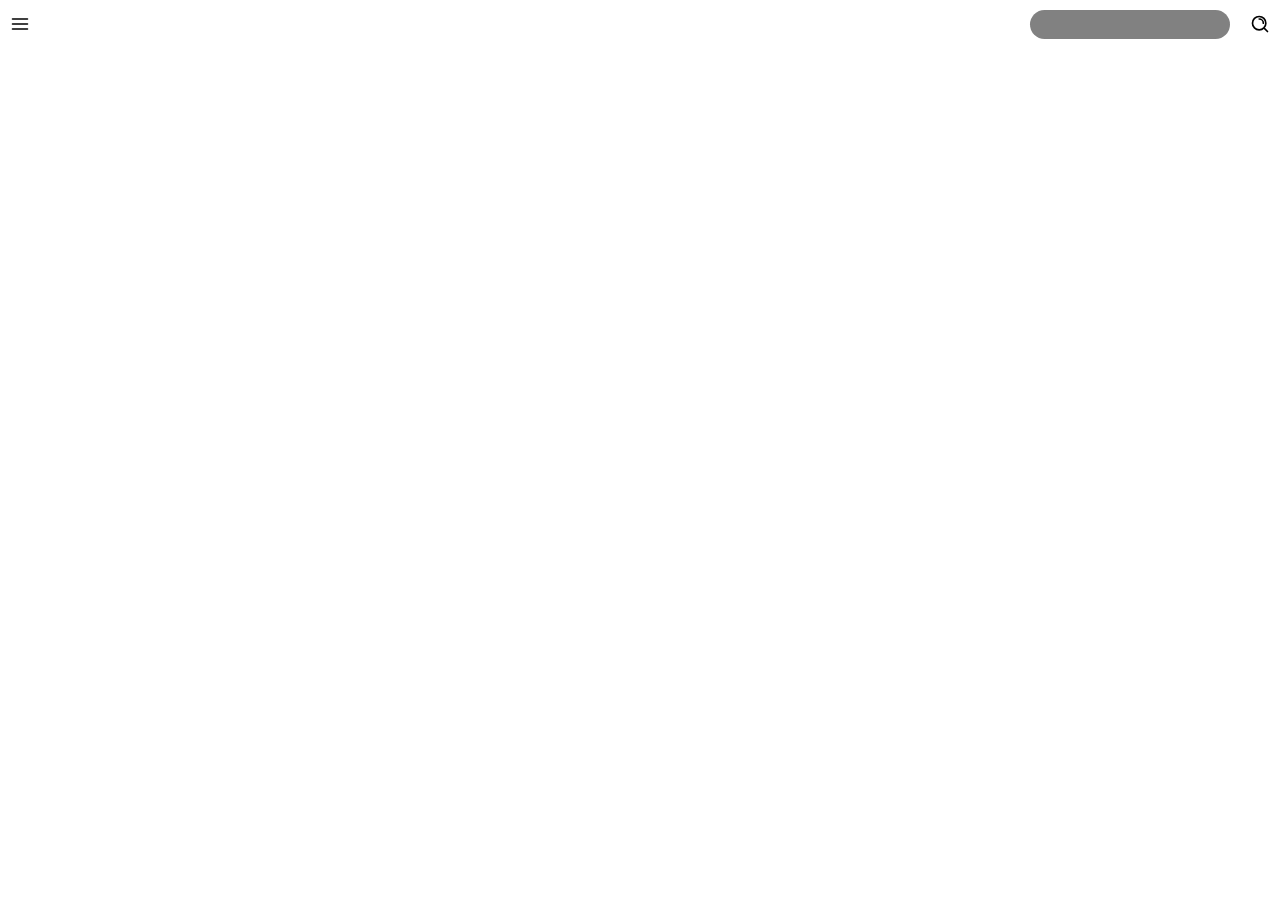
==== index.html @ 0a91899a "TopLine" ====
<!DOCTYPE html>
<html lang="en">
  <head>
    <meta charset="UTF-8" />
    <meta name="viewport" content="width=device-width, initial-scale=1.0" />
    <link rel="preconnect" href="https://fonts.googleapis.com" />
    <link rel="preconnect" href="https://fonts.gstatic.com" crossorigin />
    <link
      href="https://fonts.googleapis.com/css2?family=Inter:wght@400;700&family=Quicksand&display=swap"
      rel="stylesheet"
    />
    <link rel="stylesheet" href="normalize.css" />
    <link rel="stylesheet" href="styles.css" />
    <meta name="description" content="This is the text that will show up on search engines" />
    <meta property="og:title" content="Szabolcs..." />
    <meta property="og:description" content="This is the text that will show" />
    <meta property="og:type" content="website" />
    <meta property="og:image" content="http://" />
    <meta property="og:url" content="http://tothszabi.com" />
    <title>Dashboard</title>
  </head>
  <body>
    <section class="center">
      <div class="topLine">
        <svg class="icon lineIcon">
          <use xlink:href="assets/header.svg#line"></use>
        </svg>
        <div class="search">
          <input class="searchBar" type="text" />
          <svg class="icon searchIcon">
            <use xlink:href="assets/header.svg#search"></use>
          </svg>
        </div>
      </div>
    </section>
    <nav class="nav">
      <header>
        <svg class="icon">
          <use xlink:href="assets/header.svg#bell"></use>
        </svg>
        <h1>Dashboard</h1>
      </header>
      <ul class="list">
        <li class="list-element">
          <svg class="icon">
            <use xlink:href="assets/header.svg#bell"></use>
          </svg>
          <p>Home</p>
        </li>
        <li class="list-element">
          <svg class="icon">
            <use xlink:href="assets/header.svg#bell"></use>
          </svg>
          <p>Profile</p>
        </li>
        <li class="list-element">
          <svg class="icon">
            <use xlink:href="assets/header.svg#bell"></use>
          </svg>
          <p>Messages</p>
        </li>
        <li class="list-element">
          <svg class="icon">
            <use xlink:href="assets/header.svg#bell"></use>
          </svg>
          <p>History</p>
        </li>
        <li class="list-element">
          <svg class="icon">
            <use xlink:href="assets/header.svg#bell"></use>
          </svg>
          <p>Tasks</p>
        </li>
        <li class="list-element">
          <svg class="icon">
            <use xlink:href="assets/header.svg#bell"></use>
          </svg>
          <p>Communities</p>
        </li>
      </ul>
    </nav>
    <script src="main.js"></script>
  </body>
</html>
---- styles.css ----
:root{
    --border-radius: 30px;
}

:root.light{
    
    /* Light Palette */
    --color-headings: white;
    --color-nav-headings: white;
    --color-background: dodgerblue;
    --color-body: black;
    --color-nav-body: white;
    --color-body-darker: #5c5577;
    --color-btn: dodgerblue; 
    --color-btn-text: white;

    
}

:root.dark{
    
    /* Dark Palette */
    --color-headings: #1b0760;
    --color-background: black;
    --color-body: black;
    --color-body-darker: #5c5577;
    --color-btn: dodgerblue; 
    --color-btn-text: white;
}

*, *::after, *::before{
    /* Keeping the width and height */
    box-sizing: border-box;
}

/* Topography */
::selection{
    
}

html{
    /* 62.5% of 16px is 10px */
    font-size: 62.5%;
}

body{
    color: var(--color-body);
    font-family: Inter, Arial, Helvetica, sans-serif;
    font-size: 1.6rem;
    line-height: 1.5;
}

h1, h2, h3{
    color: var(--color-headings);
    margin-bottom: 1rem;
    line-height: 1.1;
}

h1{
    font-size: 3rem;
}

h2{
    font-size: 2rem;
}

h3{
    font-size: 1.7rem;
}

p{
    margin: 0;
}

/* Laptop and Desktop */
@media screen and (min-width: 1024px) {
    body{
        font-size: 2rem;
    }
    
    h1{
        font-size: 5rem;
    }
    
    h2{
        font-size: 3rem;
    }
    
    h3{
        font-size: 2.4rem;
    }
}

body{
    display: flex;
}

/* NAV BAR */

nav{
    position: absolute;
    transform: translateX(-100%);
    transition: all 0.3s ease-out;
    padding: 10px 20px;
    color: var(--color-nav-body);
    background: var(--color-background);
    width: fit-content;
    height: 100vh;
}

nav.open{
    transform: translateX(0);
}

nav h1{
    margin: 0;
}

nav p{
    font-weight: 700;
    
}

header{
    display: flex;
    gap: 10px;
    align-items: center;
    margin-bottom: 30px;
}

.center.lower-opacity {
    opacity: 0.5;
}

/* LIST */

.list{
    list-style: none;
    padding: 0;
}

.list-element{
    display: flex;
    gap: 10px;
    align-items: center;
    margin: 10px 0 10px;
}

.icon{
    width: 20px;
    height: 20px;
}

.icon-white{
    color: var(--color-nav-body);
     
}

/* TOP LINE */
.center{
    width: 100%;
}

.topLine{
    display: flex;
    align-items: center;
    justify-content: space-between;
    padding: 10px;
}

.search{
    display: flex;
    align-items: center;
    gap: 20px;
}

.searchBar{
    width: max(200px);
    color: #ccc;
    font-size: 1.2rem;
    border-radius: var(--border-radius);
    border: none;
    padding: 0.75rem 1rem;
    background-color: #818181;
    outline: 0;
    transition: font-size 0.3s;
}






/* ANIMATIONS */

@keyframes shakeX {
    0%,to {
        -webkit-transform: translateZ(0);
        transform: translateZ(0)
    }

    10%,30%,50%,70%,90% {
        -webkit-transform: translate3d(-1px,0,0);
        transform: translate3d(-1px,0,0)
    }

    20%,40%,60%,80% {
        -webkit-transform: translate3d(1px,0,0);
        transform: translate3d(1px,0,0)
    }
}
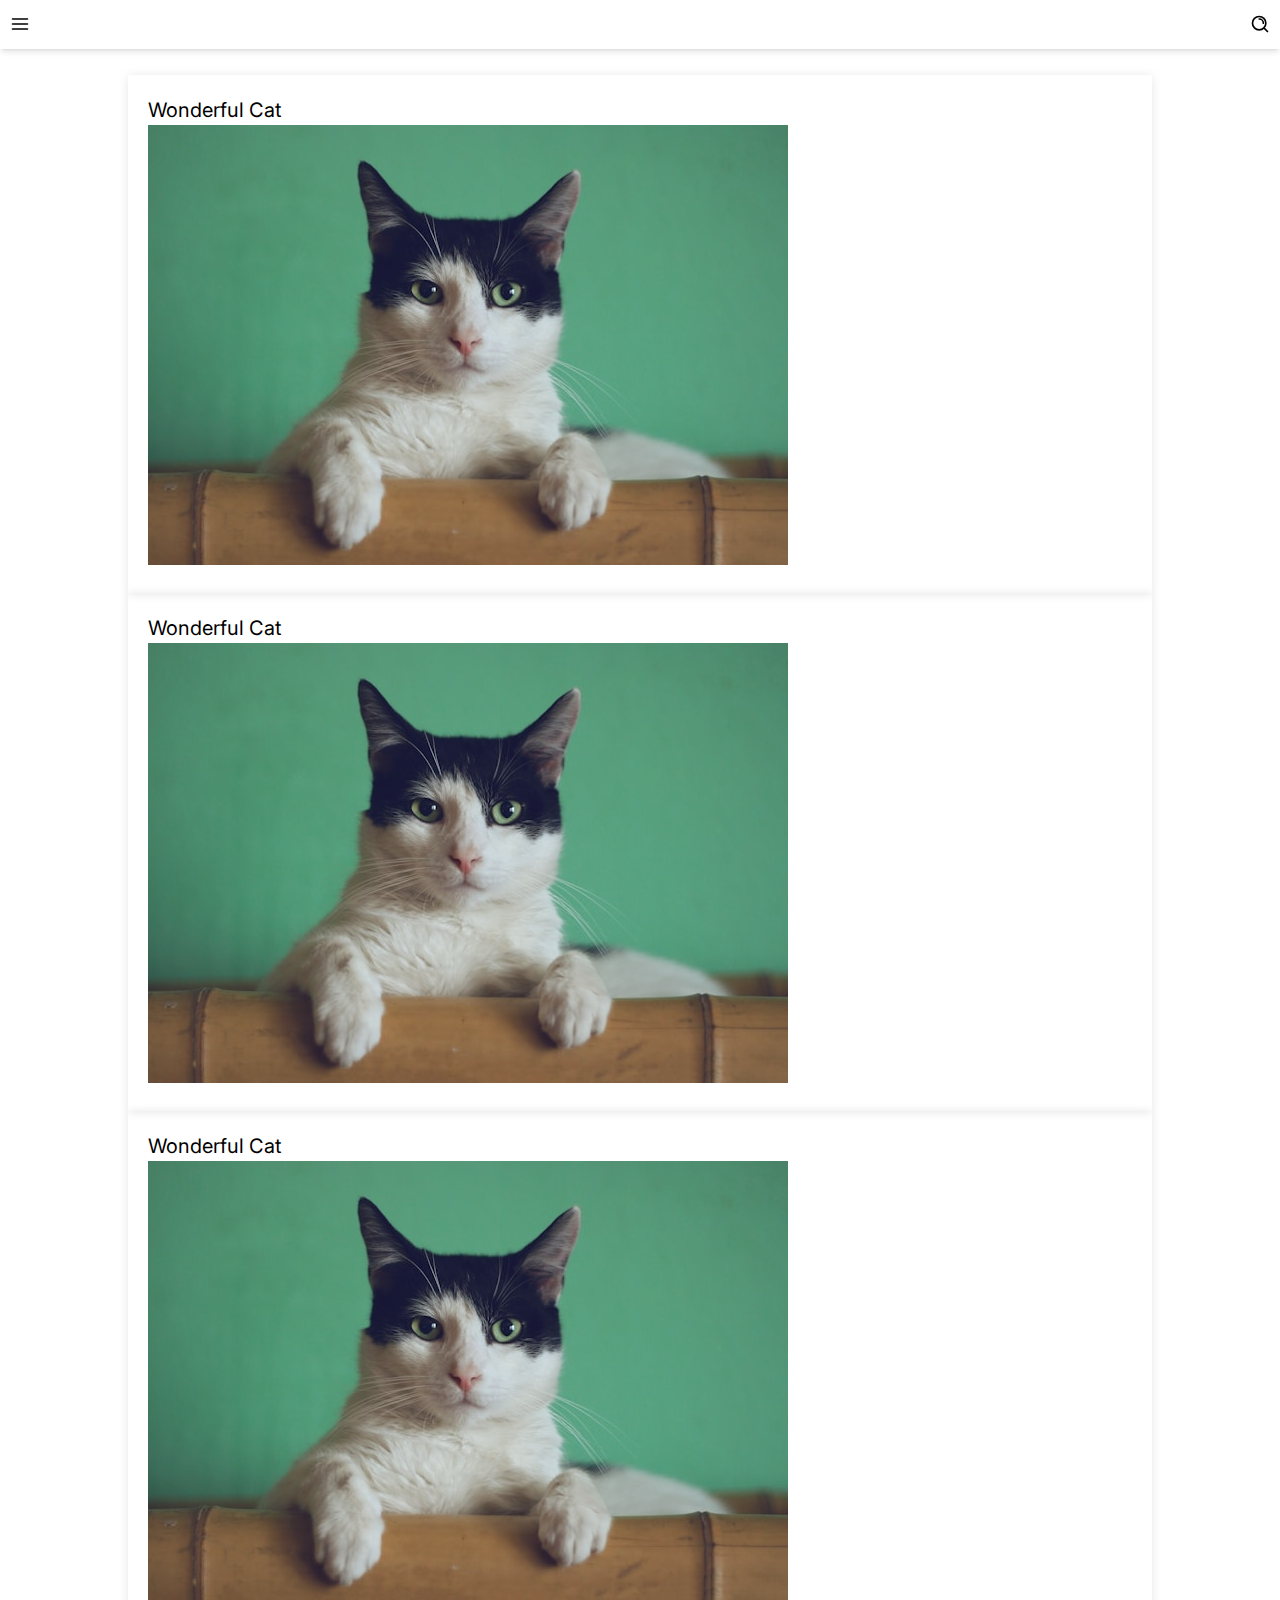
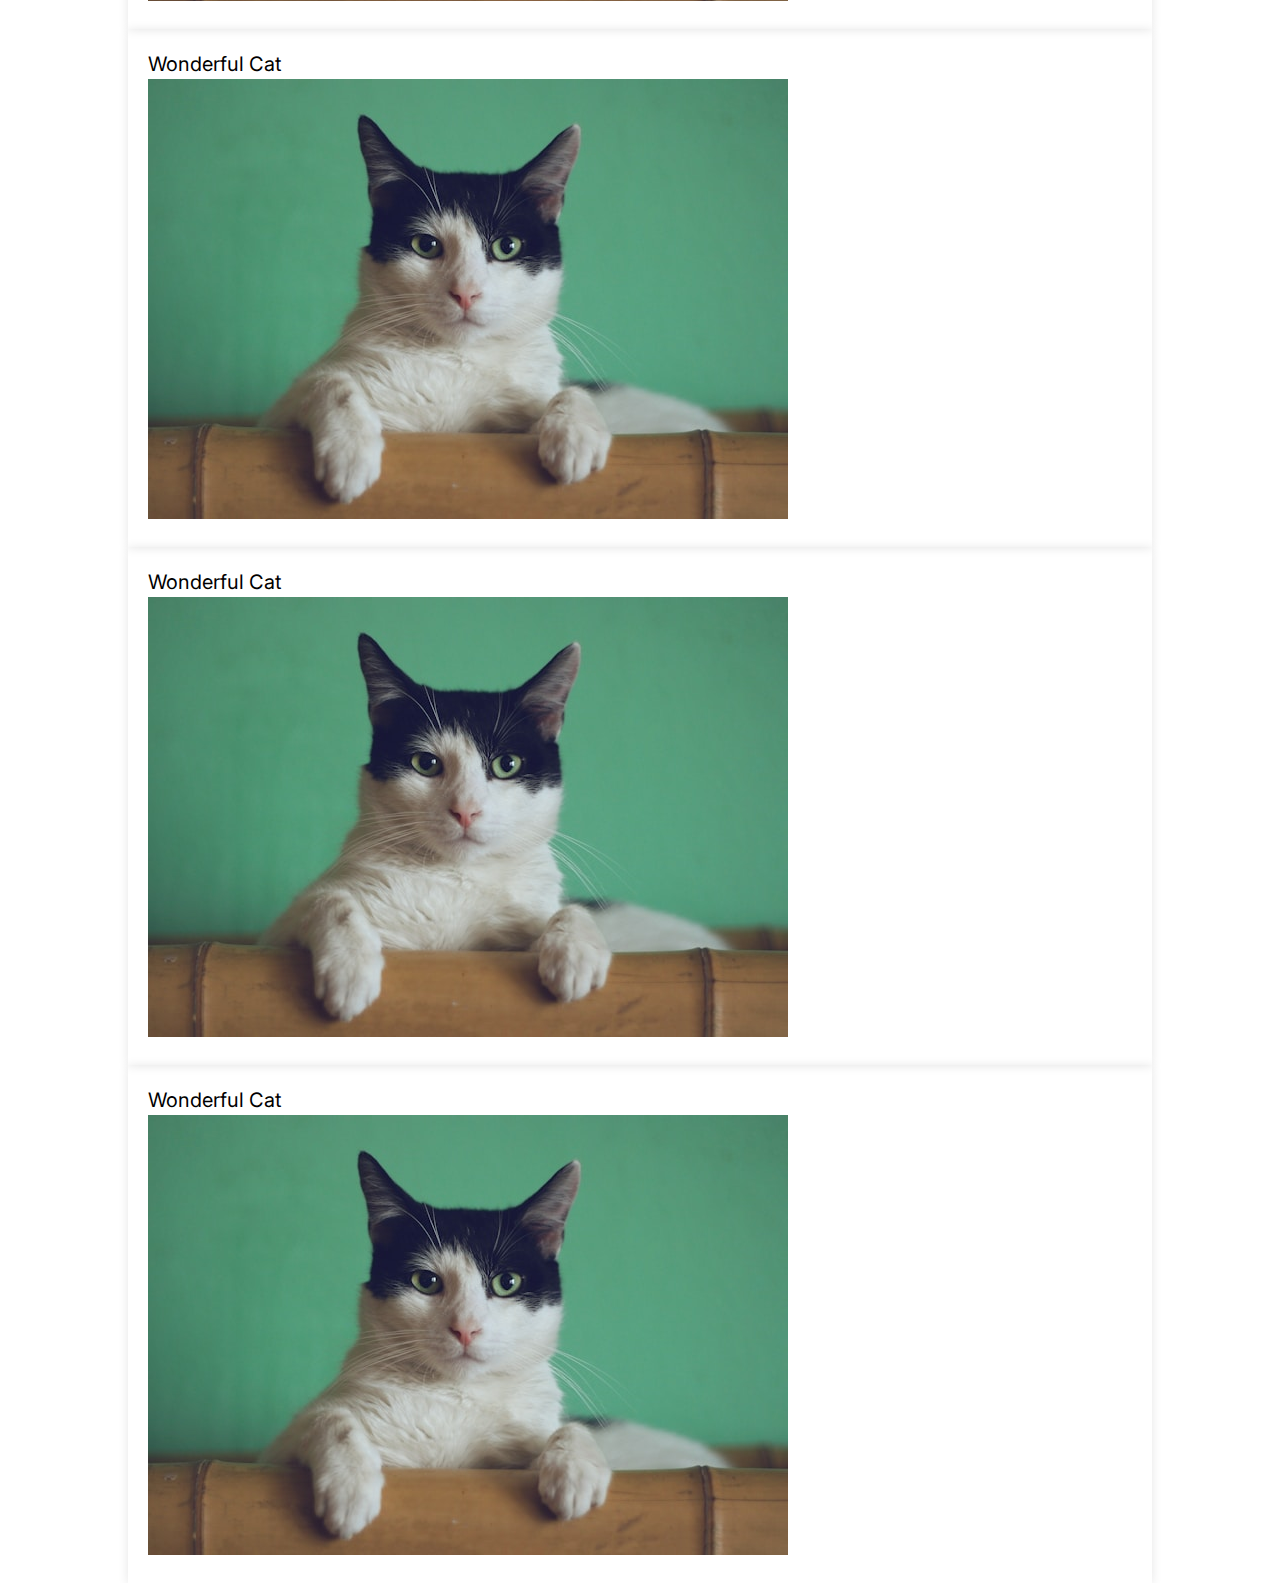
==== commit b96ae963: "60% done." ====
--- a/index.html
+++ b/index.html
@@ -30,6 +30,46 @@
           <svg class="icon searchIcon">
             <use xlink:href="assets/header.svg#search"></use>
           </svg>
+        </div>
+      </div>
+      <div class="posts">
+        <div class="post--group">
+          <div class="post--element">
+            <div class="post__body">
+              <div class="post__header">Wonderful Cat</div>
+              <img src="assets/cat.jpg" alt="" />
+            </div>
+          </div>
+          <div class="post--element">
+            <div class="post__body">
+              <div class="post__header">Wonderful Cat</div>
+              <img src="assets/cat.jpg" alt="" />
+            </div>
+          </div>
+          <div class="post--element">
+            <div class="post__body">
+              <div class="post__header">Wonderful Cat</div>
+              <img src="assets/cat.jpg" alt="" />
+            </div>
+          </div>
+          <div class="post--element">
+            <div class="post__body">
+              <div class="post__header">Wonderful Cat</div>
+              <img src="assets/cat.jpg" alt="" />
+            </div>
+          </div>
+          <div class="post--element">
+            <div class="post__body">
+              <div class="post__header">Wonderful Cat</div>
+              <img src="assets/cat.jpg" alt="" />
+            </div>
+          </div>
+          <div class="post--element">
+            <div class="post__body">
+              <div class="post__header">Wonderful Cat</div>
+              <img src="assets/cat.jpg" alt="" />
+            </div>
+          </div>
         </div>
       </div>
     </section>
--- a/styles.css
+++ b/styles.css
@@ -1,5 +1,9 @@
 :root{
     --border-radius: 30px;
+}
+
+img{
+    width: 100%;
 }
 
 :root.light{
@@ -95,6 +99,10 @@
     display: flex;
 }
 
+.center{
+    width: 100%;
+}
+
 /* NAV BAR */
 
 nav{
@@ -157,15 +165,17 @@
 }
 
 /* TOP LINE */
-.center{
-    width: 100%;
-}
 
 .topLine{
+    width: 100%;
+    top: 0;
+    position: fixed;
     display: flex;
     align-items: center;
     justify-content: space-between;
     padding: 10px;
+    background: white;
+    box-shadow: 0 4px 6px -1px rgb(0 0 0 / 0.1), 0 2px 4px -2px rgb(0 0 0 / 0.1);
 }
 
 .search{
@@ -175,7 +185,8 @@
 }
 
 .searchBar{
-    width: max(200px);
+    width: 0;
+    opacity: 0;
     color: #ccc;
     font-size: 1.2rem;
     border-radius: var(--border-radius);
@@ -183,9 +194,40 @@
     padding: 0.75rem 1rem;
     background-color: #818181;
     outline: 0;
-    transition: font-size 0.3s;
-}
-
+    transition: all 0.3s;
+}
+
+.searchBar.open{
+    width: max(250px);
+    opacity: 1;
+}
+
+.container{
+    padding: 20px;
+}
+
+
+/* Posts */
+
+
+.posts{
+    width: 100%;
+    display: flex;
+    align-items: center;
+    flex-direction: column;
+    margin-top: 75px;
+}
+
+.post--group{
+    width: min(90%, 1024px);
+}
+
+.post--element{
+    box-shadow: 0 1px 10px rgb(0 0 0 / 0.1);
+    display: flex;
+    flex-direction: row;
+    padding: 20px;
+}
 
 
 
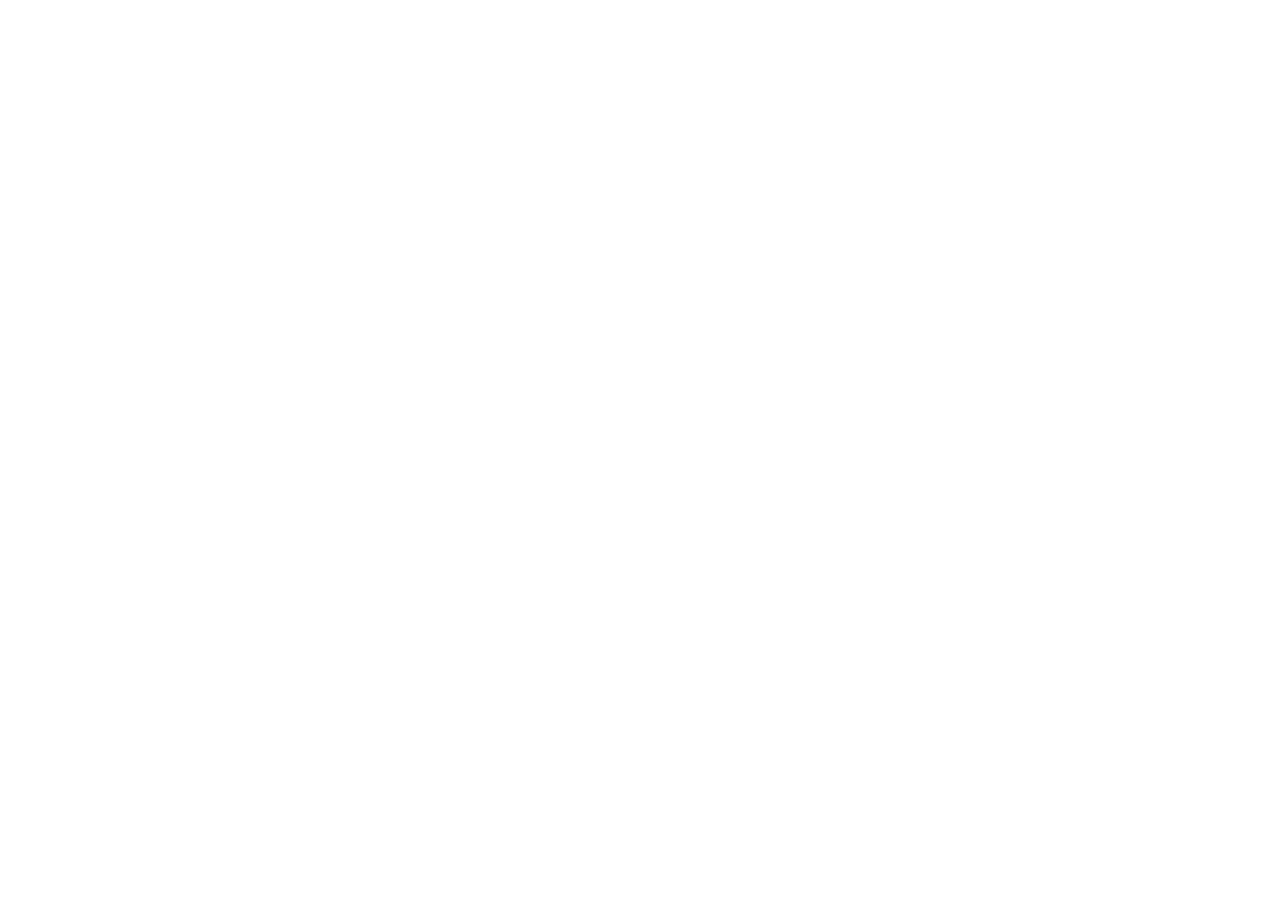
==== commit 703cd612: "Defining colors and Topography." ====
--- a/index.html
+++ b/index.html
@@ -9,116 +9,11 @@
       href="https://fonts.googleapis.com/css2?family=Inter:wght@400;700&family=Quicksand&display=swap"
       rel="stylesheet"
     />
-    <link rel="stylesheet" href="normalize.css" />
-    <link rel="stylesheet" href="styles.css" />
-    <meta name="description" content="This is the text that will show up on search engines" />
-    <meta property="og:title" content="Szabolcs..." />
-    <meta property="og:description" content="This is the text that will show" />
-    <meta property="og:type" content="website" />
-    <meta property="og:image" content="http://" />
-    <meta property="og:url" content="http://tothszabi.com" />
+    <link rel="stylesheet" href="css/normalize.css" />
+    <link rel="stylesheet" href="css/styles.css" />
     <title>Dashboard</title>
   </head>
   <body>
-    <section class="center">
-      <div class="topLine">
-        <svg class="icon lineIcon">
-          <use xlink:href="assets/header.svg#line"></use>
-        </svg>
-        <div class="search">
-          <input class="searchBar" type="text" />
-          <svg class="icon searchIcon">
-            <use xlink:href="assets/header.svg#search"></use>
-          </svg>
-        </div>
-      </div>
-      <div class="posts">
-        <div class="post--group">
-          <div class="post--element">
-            <div class="post__body">
-              <div class="post__header">Wonderful Cat</div>
-              <img src="assets/cat.jpg" alt="" />
-            </div>
-          </div>
-          <div class="post--element">
-            <div class="post__body">
-              <div class="post__header">Wonderful Cat</div>
-              <img src="assets/cat.jpg" alt="" />
-            </div>
-          </div>
-          <div class="post--element">
-            <div class="post__body">
-              <div class="post__header">Wonderful Cat</div>
-              <img src="assets/cat.jpg" alt="" />
-            </div>
-          </div>
-          <div class="post--element">
-            <div class="post__body">
-              <div class="post__header">Wonderful Cat</div>
-              <img src="assets/cat.jpg" alt="" />
-            </div>
-          </div>
-          <div class="post--element">
-            <div class="post__body">
-              <div class="post__header">Wonderful Cat</div>
-              <img src="assets/cat.jpg" alt="" />
-            </div>
-          </div>
-          <div class="post--element">
-            <div class="post__body">
-              <div class="post__header">Wonderful Cat</div>
-              <img src="assets/cat.jpg" alt="" />
-            </div>
-          </div>
-        </div>
-      </div>
-    </section>
-    <nav class="nav">
-      <header>
-        <svg class="icon">
-          <use xlink:href="assets/header.svg#bell"></use>
-        </svg>
-        <h1>Dashboard</h1>
-      </header>
-      <ul class="list">
-        <li class="list-element">
-          <svg class="icon">
-            <use xlink:href="assets/header.svg#bell"></use>
-          </svg>
-          <p>Home</p>
-        </li>
-        <li class="list-element">
-          <svg class="icon">
-            <use xlink:href="assets/header.svg#bell"></use>
-          </svg>
-          <p>Profile</p>
-        </li>
-        <li class="list-element">
-          <svg class="icon">
-            <use xlink:href="assets/header.svg#bell"></use>
-          </svg>
-          <p>Messages</p>
-        </li>
-        <li class="list-element">
-          <svg class="icon">
-            <use xlink:href="assets/header.svg#bell"></use>
-          </svg>
-          <p>History</p>
-        </li>
-        <li class="list-element">
-          <svg class="icon">
-            <use xlink:href="assets/header.svg#bell"></use>
-          </svg>
-          <p>Tasks</p>
-        </li>
-        <li class="list-element">
-          <svg class="icon">
-            <use xlink:href="assets/header.svg#bell"></use>
-          </svg>
-          <p>Communities</p>
-        </li>
-      </ul>
-    </nav>
-    <script src="main.js"></script>
+    <script src="js/main.js"></script>
   </body>
 </html>
--- a/css/styles.css
+++ b/css/styles.css
@@ -0,0 +1,56 @@
+:root{
+    --border-radius: 30px;
+
+    /* Sky colors */
+    --sky-50: #f0f9ff;
+    --sky-100: #e0f2fe;
+    --sky-200: #bae6fd;
+    --sky-300: #7dd3fc;
+    --sky-400: #38bdf8;
+    --sky-500: #0ea5e9;
+    --sky-600: #0284c7;
+    --sky-700: #0369a1;
+    --sky-800: #075985;
+    --sky-900: #0c4a6e;
+    --sky-950: #082f49;
+}
+
+*, *::after, *::before{
+    box-sizing: border-box;
+}
+
+/* Topography */
+html{
+    /* 62.5% of 16px is 10px */
+    font-size: 62.5%;
+}
+
+body{
+    color: var(--color-body);
+    font-family: Inter, Arial, Helvetica, sans-serif;
+    font-size: 2rem;
+    line-height: 1.5;
+}
+
+h1, h2, h3{
+    color: var(--color-headings);
+    margin-bottom: 1rem;
+    line-height: 1.1;
+}
+
+h1{
+    font-size: 5rem;
+}
+
+h2{
+    font-size: 3rem;
+}
+
+h3{
+    font-size: 2.4rem;
+}
+
+p{
+    margin: 0;
+}
+
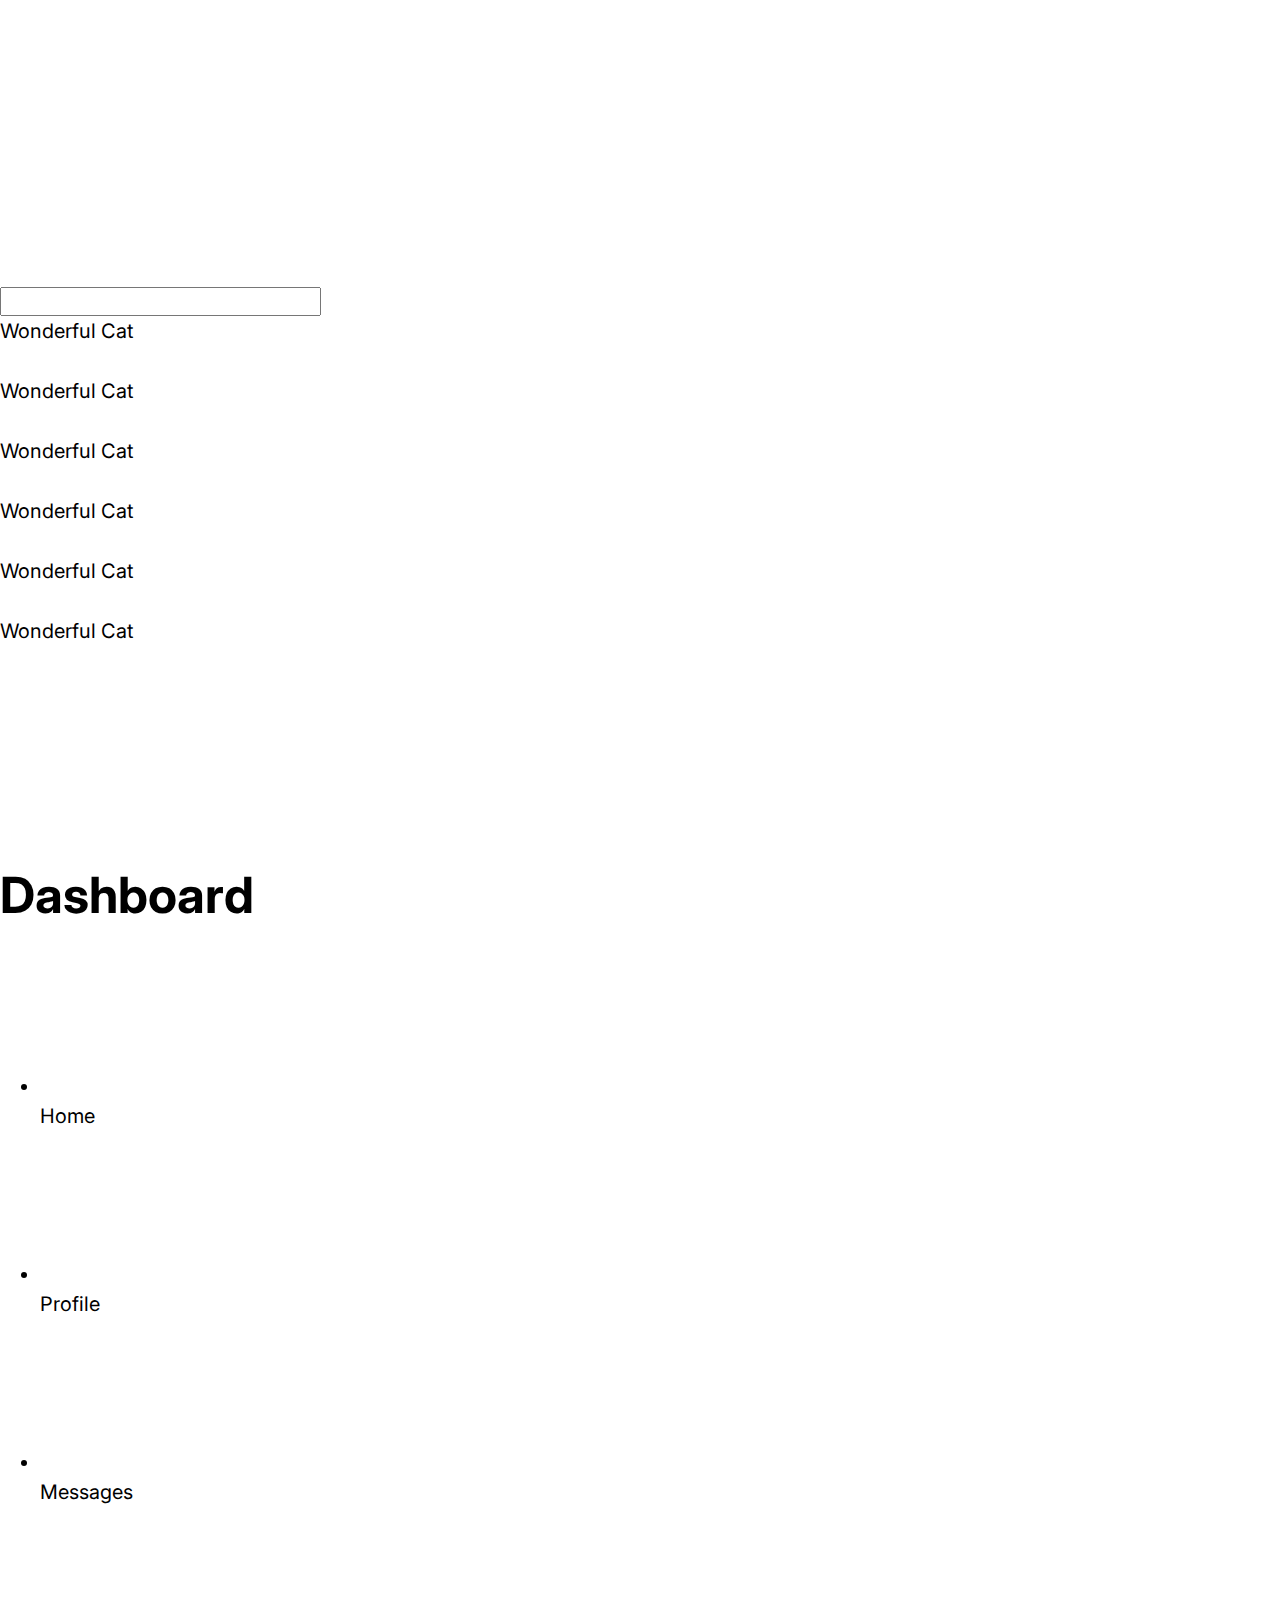
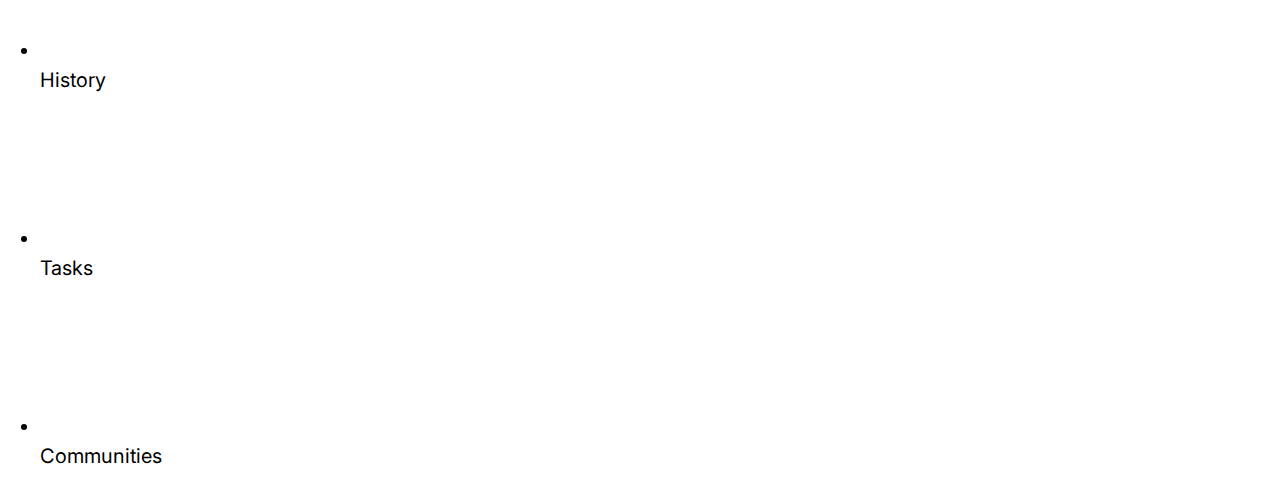
==== commit 6b20cf5e: "Merge branch 'main' of https://github.com/WreckitHUN/Dashboard" ====
--- a/index.html
+++ b/index.html
@@ -15,5 +15,105 @@
   </head>
   <body>
     <script src="js/main.js"></script>
+    <section class="center">
+      <div class="topLine">
+        <svg class="icon lineIcon">
+          <use xlink:href="assets/header.svg#line"></use>
+        </svg>
+        <div class="search">
+          <input class="searchBar" type="text" />
+          <svg class="icon searchIcon">
+            <use xlink:href="assets/header.svg#search"></use>
+          </svg>
+        </div>
+      </div>
+      <div class="posts">
+        <div class="post--group">
+          <div class="post--element">
+            <div class="post__body">
+              <div class="post__header">Wonderful Cat</div>
+              <img src="assets/cat.jpg" alt="" />
+            </div>
+          </div>
+          <div class="post--element">
+            <div class="post__body">
+              <div class="post__header">Wonderful Cat</div>
+              <img src="assets/cat.jpg" alt="" />
+            </div>
+          </div>
+          <div class="post--element">
+            <div class="post__body">
+              <div class="post__header">Wonderful Cat</div>
+              <img src="assets/cat.jpg" alt="" />
+            </div>
+          </div>
+          <div class="post--element">
+            <div class="post__body">
+              <div class="post__header">Wonderful Cat</div>
+              <img src="assets/cat.jpg" alt="" />
+            </div>
+          </div>
+          <div class="post--element">
+            <div class="post__body">
+              <div class="post__header">Wonderful Cat</div>
+              <img src="assets/cat.jpg" alt="" />
+            </div>
+          </div>
+          <div class="post--element">
+            <div class="post__body">
+              <div class="post__header">Wonderful Cat</div>
+              <img src="assets/cat.jpg" alt="" />
+            </div>
+          </div>
+        </div>
+      </div>
+    </section>
+    <nav class="nav">
+      <header>
+        <svg class="icon">
+          <use xlink:href="assets/header.svg#bell"></use>
+        </svg>
+        <h1>Dashboard</h1>
+      </header>
+      <ul class="list">
+        <li class="list-element">
+          <svg class="icon">
+            <use xlink:href="assets/header.svg#bell"></use>
+          </svg>
+          <p>Home</p>
+        </li>
+        <li class="list-element">
+          <svg class="icon">
+            <use xlink:href="assets/header.svg#bell"></use>
+          </svg>
+          <p>Profile</p>
+        </li>
+        <li class="list-element">
+          <svg class="icon">
+            <use xlink:href="assets/header.svg#bell"></use>
+          </svg>
+          <p>Messages</p>
+        </li>
+        <li class="list-element">
+          <svg class="icon">
+            <use xlink:href="assets/header.svg#bell"></use>
+          </svg>
+          <p>History</p>
+        </li>
+        <li class="list-element">
+          <svg class="icon">
+            <use xlink:href="assets/header.svg#bell"></use>
+          </svg>
+          <p>Tasks</p>
+        </li>
+        <li class="list-element">
+          <svg class="icon">
+            <use xlink:href="assets/header.svg#bell"></use>
+          </svg>
+          <p>Communities</p>
+        </li>
+      </ul>
+    </nav>
+    <script src="main.js"></script>
   </body>
 </html>
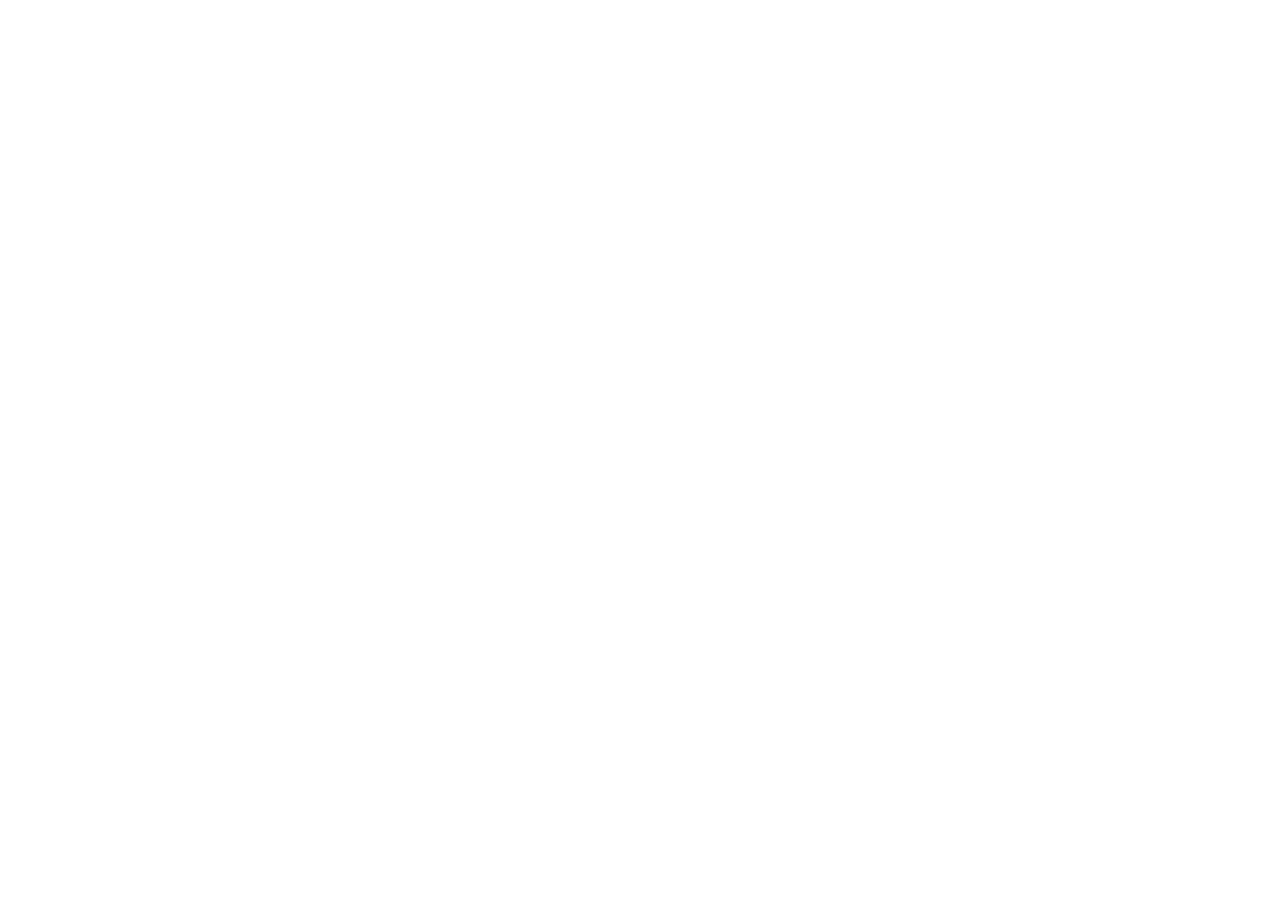
==== commit 2c3a7487: "Delete." ====
--- a/index.html
+++ b/index.html
@@ -15,105 +15,5 @@
   </head>
   <body>
     <script src="js/main.js"></script>
-    <section class="center">
-      <div class="topLine">
-        <svg class="icon lineIcon">
-          <use xlink:href="assets/header.svg#line"></use>
-        </svg>
-        <div class="search">
-          <input class="searchBar" type="text" />
-          <svg class="icon searchIcon">
-            <use xlink:href="assets/header.svg#search"></use>
-          </svg>
-        </div>
-      </div>
-      <div class="posts">
-        <div class="post--group">
-          <div class="post--element">
-            <div class="post__body">
-              <div class="post__header">Wonderful Cat</div>
-              <img src="assets/cat.jpg" alt="" />
-            </div>
-          </div>
-          <div class="post--element">
-            <div class="post__body">
-              <div class="post__header">Wonderful Cat</div>
-              <img src="assets/cat.jpg" alt="" />
-            </div>
-          </div>
-          <div class="post--element">
-            <div class="post__body">
-              <div class="post__header">Wonderful Cat</div>
-              <img src="assets/cat.jpg" alt="" />
-            </div>
-          </div>
-          <div class="post--element">
-            <div class="post__body">
-              <div class="post__header">Wonderful Cat</div>
-              <img src="assets/cat.jpg" alt="" />
-            </div>
-          </div>
-          <div class="post--element">
-            <div class="post__body">
-              <div class="post__header">Wonderful Cat</div>
-              <img src="assets/cat.jpg" alt="" />
-            </div>
-          </div>
-          <div class="post--element">
-            <div class="post__body">
-              <div class="post__header">Wonderful Cat</div>
-              <img src="assets/cat.jpg" alt="" />
-            </div>
-          </div>
-        </div>
-      </div>
-    </section>
-    <nav class="nav">
-      <header>
-        <svg class="icon">
-          <use xlink:href="assets/header.svg#bell"></use>
-        </svg>
-        <h1>Dashboard</h1>
-      </header>
-      <ul class="list">
-        <li class="list-element">
-          <svg class="icon">
-            <use xlink:href="assets/header.svg#bell"></use>
-          </svg>
-          <p>Home</p>
-        </li>
-        <li class="list-element">
-          <svg class="icon">
-            <use xlink:href="assets/header.svg#bell"></use>
-          </svg>
-          <p>Profile</p>
-        </li>
-        <li class="list-element">
-          <svg class="icon">
-            <use xlink:href="assets/header.svg#bell"></use>
-          </svg>
-          <p>Messages</p>
-        </li>
-        <li class="list-element">
-          <svg class="icon">
-            <use xlink:href="assets/header.svg#bell"></use>
-          </svg>
-          <p>History</p>
-        </li>
-        <li class="list-element">
-          <svg class="icon">
-            <use xlink:href="assets/header.svg#bell"></use>
-          </svg>
-          <p>Tasks</p>
-        </li>
-        <li class="list-element">
-          <svg class="icon">
-            <use xlink:href="assets/header.svg#bell"></use>
-          </svg>
-          <p>Communities</p>
-        </li>
-      </ul>
-    </nav>
-    <script src="main.js"></script>
   </body>
 </html>
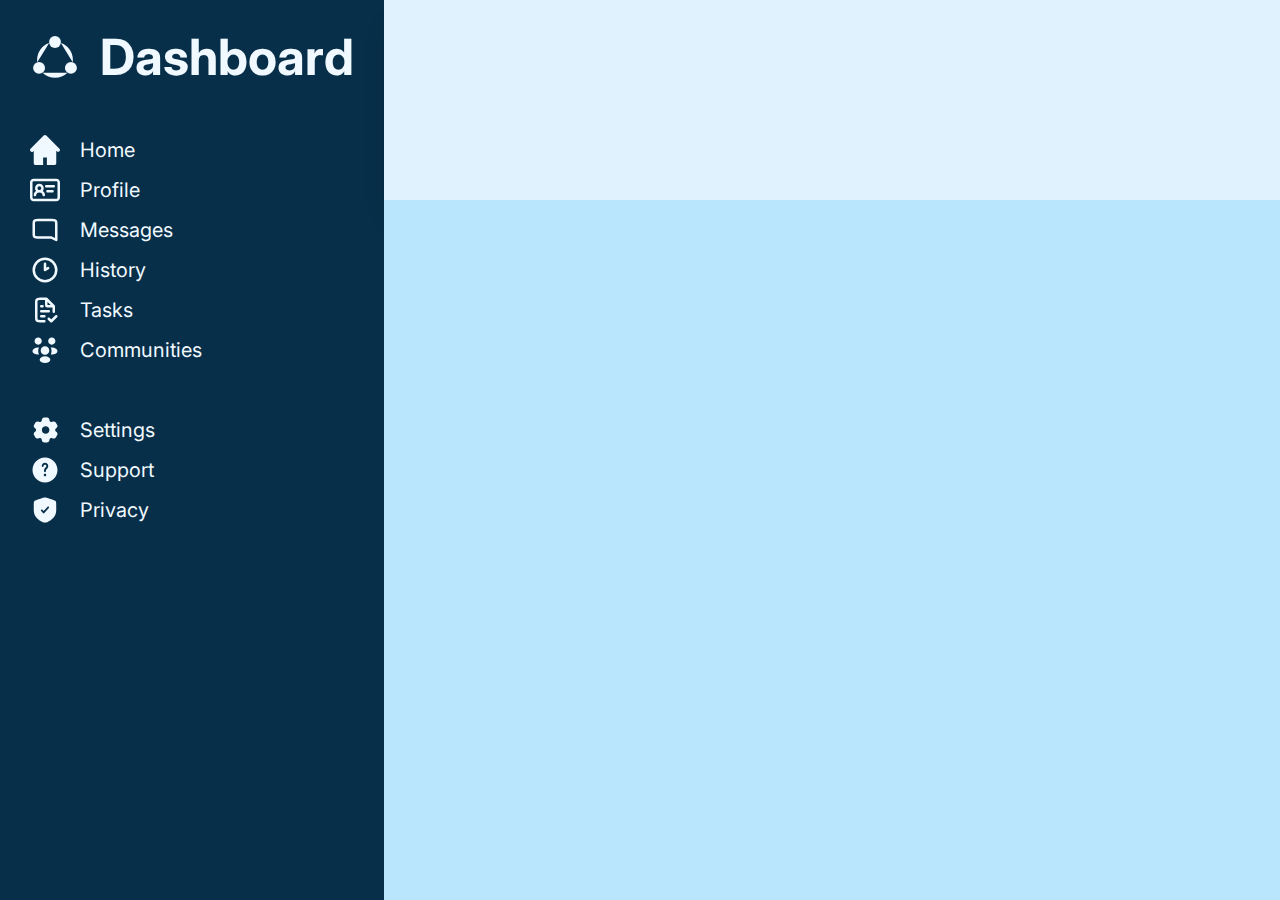
==== commit 913ab598: "Making the aside panel." ====
--- a/index.html
+++ b/index.html
@@ -14,6 +14,92 @@
     <title>Dashboard</title>
   </head>
   <body>
+    <aside>
+      <div class="logo">
+        <svg class="icon icon--big">
+          <use xlink:href="svgs/sprite1.svg#logo"></use>
+        </svg>
+        <h1>Dashboard</h1>
+      </div>
+      <ul class="list">
+        <li class="list__element">
+          <a href="">
+            <svg class="icon">
+              <use xlink:href="svgs/sprite1.svg#house"></use>
+            </svg>
+            <p>Home</p>
+          </a>
+        </li>
+        <li class="list__element">
+          <a href="">
+            <svg class="icon">
+              <use xlink:href="svgs/sprite1.svg#id"></use>
+            </svg>
+            <p>Profile</p>
+          </a>
+        </li>
+        <li class="list__element">
+          <a href="">
+            <svg class="icon">
+              <use xlink:href="svgs/sprite1.svg#message"></use>
+            </svg>
+            <p>Messages</p>
+          </a>
+        </li>
+        <li class="list__element">
+          <a href="">
+            <svg class="icon">
+              <use xlink:href="svgs/sprite1.svg#clock"></use>
+            </svg>
+            <p>History</p>
+          </a>
+        </li>
+        <li class="list__element">
+          <a href="">
+            <svg class="icon">
+              <use xlink:href="svgs/sprite1.svg#task"></use>
+            </svg>
+            <p>Tasks</p>
+          </a>
+        </li>
+        <li class="list__element">
+          <a href="">
+            <svg class="icon">
+              <use xlink:href="svgs/sprite1.svg#people"></use>
+            </svg>
+            <p>Communities</p>
+          </a>
+        </li>
+      </ul>
+      <ul class="list">
+        <li class="list__element">
+          <a href="">
+            <svg class="icon">
+              <use xlink:href="svgs/sprite1.svg#settings"></use>
+            </svg>
+            <p>Settings</p>
+          </a>
+        </li>
+        <li class="list__element">
+          <a href="">
+            <svg class="icon">
+              <use xlink:href="svgs/sprite1.svg#question"></use>
+            </svg>
+            <p>Support</p>
+          </a>
+        </li>
+        <li class="list__element">
+          <a href="">
+            <svg class="icon">
+              <use xlink:href="svgs/sprite1.svg#shield"></use>
+            </svg>
+            <p>Privacy</p>
+          </a>
+        </li>
+      </ul>
+    </aside>
+    <header></header>
+    <main></main>
     <script src="js/main.js"></script>
   </body>
 </html>
--- a/css/styles.css
+++ b/css/styles.css
@@ -17,6 +17,12 @@
 
 *, *::after, *::before{
     box-sizing: border-box;
+}
+
+/* to svg's fill = currentColor*/
+
+img{
+    width: 100%;
 }
 
 /* Topography */
@@ -54,3 +60,90 @@
     margin: 0;
 }
 
+/* Layout */
+
+body{
+    display: grid;
+    grid-template-columns: auto 1fr;
+    grid-template-rows: auto 1fr;
+    grid-template-areas: 
+    'aside header'
+    'aside main';
+}
+
+aside{
+    height: 100svh;
+    width: fit-content;
+    background: var(--sky-950);
+    color: var(--sky-50);
+    grid-area: aside;
+    padding: 30px;
+}
+
+.logo{
+    display: flex;
+    gap: 20px;
+    align-items: center;
+}
+
+.logo h1{
+    margin: 0;
+}
+
+header{
+    height: 200px;
+    background: var(--sky-100);
+    grid-area: header;
+    box-shadow: 0 20px 25px -5px rgb(0 0 0 / 0.1), 0 8px 10px -6px rgb(0 0 0 / 0.1);
+}
+
+main{
+    background: var(--sky-200);
+}
+
+/* Links */
+
+a{
+    display: flex;
+    gap: 20px;
+    align-items: center;
+    text-decoration: none;
+}
+
+a:visited{
+    color: currentColor;
+    text-decoration: none;
+}
+
+/* List */
+
+.list{
+    margin-top: 50px;
+    list-style: none;
+    padding: 0;
+}
+
+.list__element{
+    cursor: pointer;
+    margin-top: 10px;
+    transition: all 0.3s;
+}
+
+
+
+.list__element:hover{
+    color: var(--sky-500);
+}
+
+/* Icons */
+
+.icon{
+    width: 30px;
+    height: 30px;
+}
+
+.icon--big{
+    width: 50px;
+    height: 50px;
+}
+
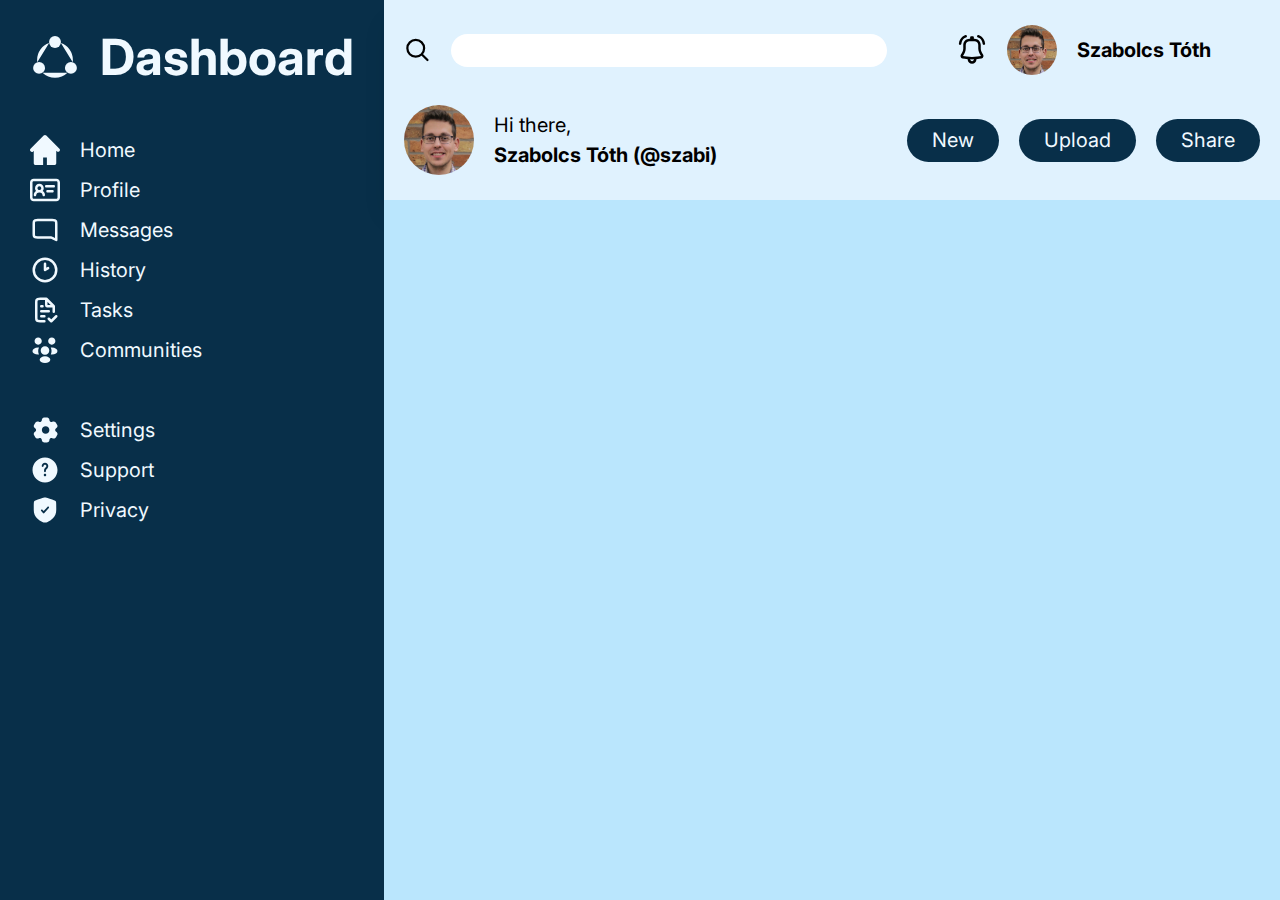
==== commit 1fce6e9b: "Creating header." ====
--- a/index.html
+++ b/index.html
@@ -98,7 +98,39 @@
         </li>
       </ul>
     </aside>
-    <header></header>
+    <header>
+      <div class="search">
+        <div class="header__element">
+          <svg class="icon">
+            <use xlink:href="svgs/sprite1.svg#search"></use>
+          </svg>
+          <input class="search__bar" type="text" />
+        </div>
+      </div>
+      <div class="notify">
+        <div class="header__element">
+          <svg class="icon">
+            <use xlink:href="svgs/sprite1.svg#bell"></use>
+          </svg>
+          <div class="profile__picture"></div>
+          <p>Szabolcs Tóth</p>
+        </div>
+      </div>
+      <div class="profile">
+        <div class="header__element">
+          <div class="profile__picture profile__picture--big"></div>
+          <p>
+            Hi there, <br />
+            <em>Szabolcs Tóth (@szabi)</em>
+          </p>
+        </div>
+      </div>
+      <div class="post">
+        <button class="btn">New</button>
+        <button class="btn">Upload</button>
+        <button class="btn">Share</button>
+      </div>
+    </header>
     <main></main>
     <script src="js/main.js"></script>
   </body>
--- a/css/styles.css
+++ b/css/styles.css
@@ -60,6 +60,11 @@
     margin: 0;
 }
 
+em{
+    font-style: normal;
+    font-weight: 700;
+}
+
 /* Layout */
 
 body{
@@ -73,21 +78,10 @@
 
 aside{
     height: 100svh;
-    width: fit-content;
     background: var(--sky-950);
     color: var(--sky-50);
     grid-area: aside;
     padding: 30px;
-}
-
-.logo{
-    display: flex;
-    gap: 20px;
-    align-items: center;
-}
-
-.logo h1{
-    margin: 0;
 }
 
 header{
@@ -130,7 +124,6 @@
 }
 
 
-
 .list__element:hover{
     color: var(--sky-500);
 }
@@ -147,3 +140,91 @@
     height: 50px;
 }
 
+/* Buttons */
+
+.btn{
+    background: var(--sky-950);
+    color: var(--sky-50);
+    border-radius: 40px;
+    border: 0;
+    cursor: pointer;
+    outline: 0;
+    padding: 1rem 2.5rem;
+    white-space: nowrap;
+}
+
+/* Aside */
+
+.logo{
+    display: flex;
+    gap: 20px;
+    align-items: center;
+}
+
+.logo h1{
+    margin: 0;
+}
+
+/* Header */
+
+header{
+    display: grid;
+    gap: 20px;
+    padding: 20px;
+    align-items: center;
+    grid-template-areas: 
+    'search notify'
+    'profile post';
+    grid-template-columns: 1fr 0.7fr;
+
+}
+
+.header__element{
+    display: flex;
+    gap: 20px;
+    align-items: center;
+}
+
+/* Search */
+
+.search__bar{
+    width: 100%;
+    border: none;
+    border-radius: var(--border-radius);
+    padding: 0.5rem 2rem;
+}
+
+.search__bar:focus{
+    outline: none;
+}
+
+/* Notify */
+
+.notify .header__element{
+    justify-content: center;
+}
+
+.profile__picture{
+    width: 50px;
+    height: 50px;
+    background: url(../assets/szabi.jpg);
+    background-size: cover;
+    border-radius: 50%;
+}
+
+.profile__picture--big{
+    width: 70px;
+    height: 70px; 
+}
+
+.notify p{
+    font-weight: 700;
+}
+
+/* Post */
+
+.post{
+    display: flex;
+    justify-content: center;
+    gap: 20px;
+}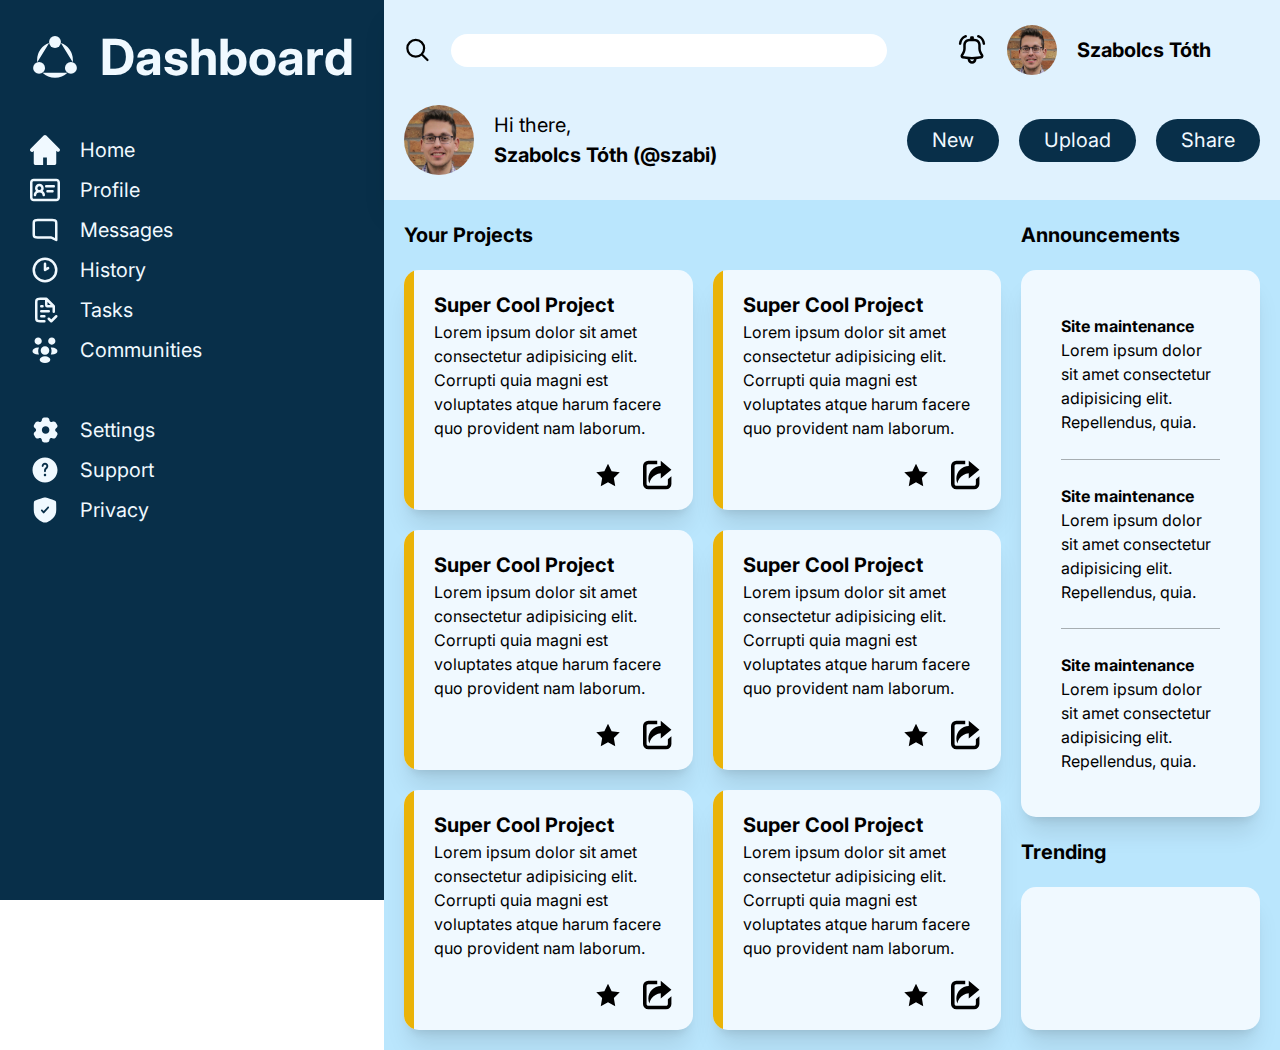
==== commit c536cb89: "Finalizing the project. Only for desktop." ====
--- a/index.html
+++ b/index.html
@@ -131,7 +131,177 @@
         <button class="btn">Share</button>
       </div>
     </header>
-    <main></main>
+    <main>
+      <div class="projects">
+        <p class="title">Your Projects</p>
+        <p></p>
+        <div class="card">
+          <div class="card__border"></div>
+          <div class="card__main">
+            <div class="card__header"><em>Super Cool Project</em></div>
+            <div class="card__body">
+              <p>
+                Lorem ipsum dolor sit amet consectetur adipisicing elit. Corrupti quia magni est voluptates atque harum
+                facere quo provident nam laborum.
+              </p>
+            </div>
+            <div class="card__actions">
+              <a href="">
+                <svg class="icon">
+                  <use xlink:href="svgs/sprite1.svg#star"></use>
+                </svg>
+              </a>
+              <a href="">
+                <svg class="icon">
+                  <use xlink:href="svgs/sprite1.svg#share"></use>
+                </svg>
+              </a>
+            </div>
+          </div>
+        </div>
+        <div class="card">
+          <div class="card__border"></div>
+          <div class="card__main">
+            <div class="card__header"><em>Super Cool Project</em></div>
+            <div class="card__body">
+              <p>
+                Lorem ipsum dolor sit amet consectetur adipisicing elit. Corrupti quia magni est voluptates atque harum
+                facere quo provident nam laborum.
+              </p>
+            </div>
+            <div class="card__actions">
+              <a href="">
+                <svg class="icon">
+                  <use xlink:href="svgs/sprite1.svg#star"></use>
+                </svg>
+              </a>
+              <a href="">
+                <svg class="icon">
+                  <use xlink:href="svgs/sprite1.svg#share"></use>
+                </svg>
+              </a>
+            </div>
+          </div>
+        </div>
+        <div class="card">
+          <div class="card__border"></div>
+          <div class="card__main">
+            <div class="card__header"><em>Super Cool Project</em></div>
+            <div class="card__body">
+              <p>
+                Lorem ipsum dolor sit amet consectetur adipisicing elit. Corrupti quia magni est voluptates atque harum
+                facere quo provident nam laborum.
+              </p>
+            </div>
+            <div class="card__actions">
+              <a href="">
+                <svg class="icon">
+                  <use xlink:href="svgs/sprite1.svg#star"></use>
+                </svg>
+              </a>
+              <a href="">
+                <svg class="icon">
+                  <use xlink:href="svgs/sprite1.svg#share"></use>
+                </svg>
+              </a>
+            </div>
+          </div>
+        </div>
+        <div class="card">
+          <div class="card__border"></div>
+          <div class="card__main">
+            <div class="card__header"><em>Super Cool Project</em></div>
+            <div class="card__body">
+              <p>
+                Lorem ipsum dolor sit amet consectetur adipisicing elit. Corrupti quia magni est voluptates atque harum
+                facere quo provident nam laborum.
+              </p>
+            </div>
+            <div class="card__actions">
+              <a href="">
+                <svg class="icon">
+                  <use xlink:href="svgs/sprite1.svg#star"></use>
+                </svg>
+              </a>
+              <a href="">
+                <svg class="icon">
+                  <use xlink:href="svgs/sprite1.svg#share"></use>
+                </svg>
+              </a>
+            </div>
+          </div>
+        </div>
+        <div class="card">
+          <div class="card__border"></div>
+          <div class="card__main">
+            <div class="card__header"><em>Super Cool Project</em></div>
+            <div class="card__body">
+              <p>
+                Lorem ipsum dolor sit amet consectetur adipisicing elit. Corrupti quia magni est voluptates atque harum
+                facere quo provident nam laborum.
+              </p>
+            </div>
+            <div class="card__actions">
+              <a href="">
+                <svg class="icon">
+                  <use xlink:href="svgs/sprite1.svg#star"></use>
+                </svg>
+              </a>
+              <a href="">
+                <svg class="icon">
+                  <use xlink:href="svgs/sprite1.svg#share"></use>
+                </svg>
+              </a>
+            </div>
+          </div>
+        </div>
+        <div class="card">
+          <div class="card__border"></div>
+          <div class="card__main">
+            <div class="card__header"><em>Super Cool Project</em></div>
+            <div class="card__body">
+              <p>
+                Lorem ipsum dolor sit amet consectetur adipisicing elit. Corrupti quia magni est voluptates atque harum
+                facere quo provident nam laborum.
+              </p>
+            </div>
+            <div class="card__actions">
+              <a href="">
+                <svg class="icon">
+                  <use xlink:href="svgs/sprite1.svg#star"></use>
+                </svg>
+              </a>
+              <a href="">
+                <svg class="icon">
+                  <use xlink:href="svgs/sprite1.svg#share"></use>
+                </svg>
+              </a>
+            </div>
+          </div>
+        </div>
+      </div>
+      <div class="announcements">
+        <p class="title">Announcements</p>
+        <div class="card">
+          <div class="announcements__element">
+            <p class="title">Site maintenance</p>
+            <p>Lorem ipsum dolor sit amet consectetur adipisicing elit. Repellendus, quia.</p>
+          </div>
+          <div class="announcements__element">
+            <p class="title">Site maintenance</p>
+            <p>Lorem ipsum dolor sit amet consectetur adipisicing elit. Repellendus, quia.</p>
+          </div>
+          <div class="announcements__element">
+            <p class="title">Site maintenance</p>
+            <p>Lorem ipsum dolor sit amet consectetur adipisicing elit. Repellendus, quia.</p>
+          </div>
+        </div>
+      </div>
+      <div class="trending">
+        <p class="title">Trending</p>
+        <div class="card"></div>
+      </div>
+    </main>
     <script src="js/main.js"></script>
   </body>
 </html>
--- a/css/styles.css
+++ b/css/styles.css
@@ -13,6 +13,19 @@
     --sky-800: #075985;
     --sky-900: #0c4a6e;
     --sky-950: #082f49;
+
+    /* Yellow colors */
+    --yellow-50: #fefce8;
+    --yellow-100: #fef9c3;
+    --yellow-200: #fef08a;
+    --yellow-300: #fde047;
+    --yellow-400: #facc15;
+    --yellow-500: #eab308;
+    --yellow-600: #ca8a04;
+    --yellow-700: #a16207;
+    --yellow-800: #854d0e;
+    --yellow-900: #713f12;
+    --yellow-950: #422006;
 }
 
 *, *::after, *::before{
@@ -138,6 +151,10 @@
 .icon--big{
     width: 50px;
     height: 50px;
+}
+
+.card .icon:hover{
+    color: var(--yellow-500);
 }
 
 /* Buttons */
@@ -227,4 +244,95 @@
     display: flex;
     justify-content: center;
     gap: 20px;
-}+}
+
+/* Main */
+
+main{
+    padding: 20px;
+    display: grid;
+    gap: 20px;
+    grid-template-areas: 
+    'projects announcements'
+    'projects trending';
+    grid-template-columns: 1fr 0.4fr;
+    grid-template-rows: auto;
+}
+
+.projects, .announcements, .trending{
+    display: grid;
+    gap: 20px;
+}
+
+.projects{
+    grid-area: projects;
+    grid-template-columns: 1fr 1fr;
+    grid-template-rows: auto 1fr 1fr 1fr;
+    
+}
+
+.announcements{
+    grid-area: announcements;
+    grid-template-columns: 1fr;
+    grid-template-rows: auto 1fr;
+}
+
+.trending{
+    grid-area: trending;
+    grid-template-columns: 1fr;
+    grid-template-rows: auto 1fr;
+}
+
+.title{
+    font-weight: 700;
+}
+/* Cards */
+
+.card{
+    box-shadow: 0 20px 25px -5px rgb(0 0 0 / 0.1), 0 8px 10px -6px rgb(0 0 0 / 0.1);
+    font-size: 1.6rem;
+    display: grid;
+    grid-template-columns: auto 1fr;
+    grid-template-rows: 1fr;
+    overflow: hidden;
+    background: var(--sky-50);
+    border-radius: calc(var(--border-radius) / 2);
+}
+
+.card em{
+    font-size: 2rem;
+}
+
+.card__border{
+    width: 1rem;
+    background: var(--yellow-500);
+}
+
+.card__main{
+    padding: 20px;
+}
+
+.card__actions{
+    margin-top: 20px;
+    display: flex;
+    gap: 20px;
+    align-items: center;
+    justify-content: right;
+}
+
+.announcements .card{
+    display: grid;
+    grid-template-columns: 1fr;
+    grid-template-rows: 1fr 1fr 1fr;
+    padding: 20px 40px;
+}
+
+.announcements__element{
+    display: flex;
+    flex-direction: column;
+    justify-content: center;
+}
+
+.announcements .announcements__element:not(:first-child) {
+    border-top: 1px solid rgba(1, 1, 1, 0.3);
+  }